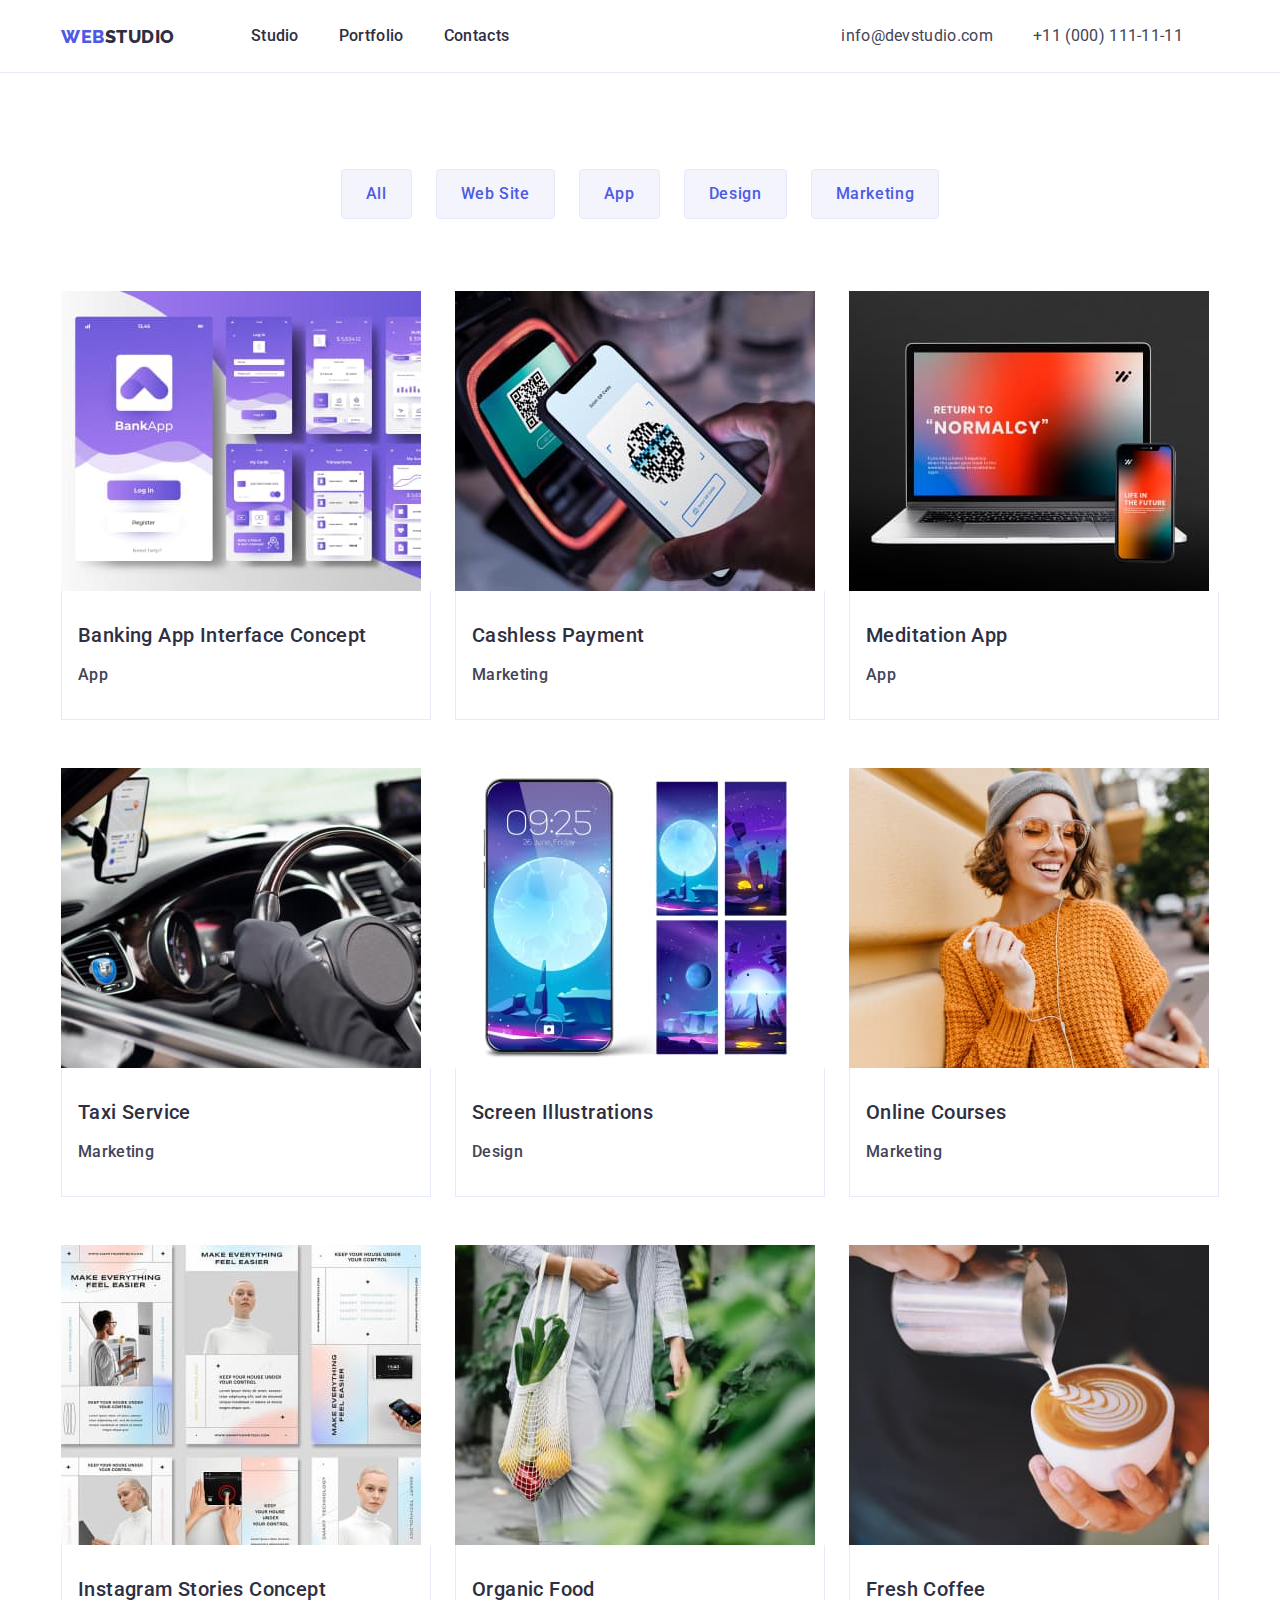
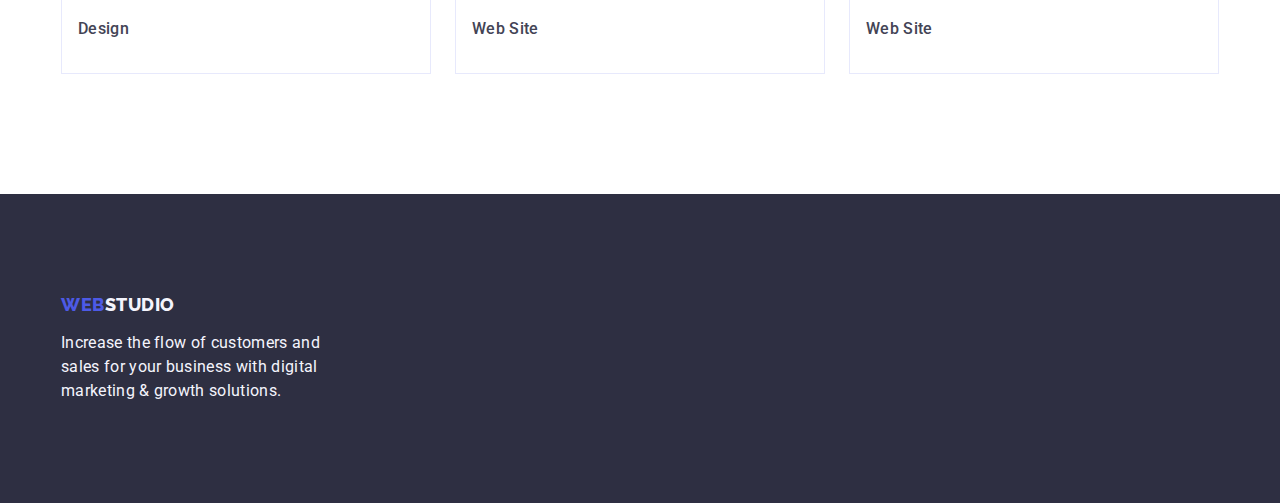
==== portfolio.html @ 7fc9702b "Initial commit" ====
<!DOCTYPE html>
<html lang="en">

<head>
  <meta charset="utf-8">
  <meta http-equiv="X-UA-Compatible" content="IE=edge">
  <title>dz2</title>
  <meta name="description" content="">
  <meta name="viewport" content="width=device-width, initial-scale=1">
  <link rel="preconnect" href="https://fonts.googleapis.com">
  <link rel="preconnect" href="https://fonts.gstatic.com" crossorigin>
  <link href="https://fonts.googleapis.com/css2?family=Raleway:wght@900&family=Roboto:wght@400;500;700;900&display=swap"
    rel="stylesheet">
  <link rel="stylesheet" href="https://cdnjs.cloudflare.com/ajax/libs/modern-normalize/2.0.0/modern-normalize.min.css"
    integrity="sha512-4xo8blKMVCiXpTaLzQSLSw3KFOVPWhm/TRtuPVc4WG6kUgjH6J03IBuG7JZPkcWMxJ5huwaBpOpnwYElP/m6wg=="
    crossorigin="anonymous" referrerpolicy="no-referrer" />
  <link rel="stylesheet" href="./css/styles.css">

</head>

<body>
  <header class="header">
    <div class="container flexed-list header-container">
      <nav class="flexed-list">
        <a class="logo logo-header link" href="./index.html">Web<span class="logo-text">Studio</span></a>
        <ul class="menu-list list flexed-list">
          <li class="menu-list-item"><a class="menu-list-link link paragraph" href="./index.html">Studio</a></li>
          <li class="menu-list-item"><a class="menu-list-link link paragraph" href="./portfolio.html">Portfolio</a></li>
          <li class="menu-list-item"><a class="menu-list-link link paragraph" href="">Contacts</a></li>
        </ul>
      </nav>
      <address class="contacts">
        <ul class="list flexed-list">
          <li class="contacts-item">
            <a href="mailto:info@devstudio.com" class="contacts-link link">info@devstudio.com</a>
          </li>
          <li class="contacts-item">
            <a href="tel:+110001111111" class="contacts-link link ">+11 (000) 111-11-11</a>
          </li>
        </ul>
      </address>
    </div>
  </header>
  <main>
    <section class="portfolio">
      <div class="container">
        <h1 class="visually-hidden">test</h1>
        <ul class="filters-list filters list">
          <li class="filters-item"><button type="button" class="filters-button paragraph">All</button></li>
          <li class="filters-item"><button type="button" class="filters-button paragraph">Web Site</button></li>
          <li class="filters-item"><button type="button" class="filters-button paragraph">App</button></li>
          <li class="filters-item"><button type="button" class="filters-button paragraph">Design</button></li>
          <li class="filters-item"><button type="button" class="filters-button paragraph">Marketing</button></li>
        </ul>
        <ul class="cards-list list">
          <li class="cards-item">
            <a href="" class="link">
              <img src="./images/img8.jpg" alt="app interface" width="360" height="300">
              <div class="cards-item-content">

                <h2 class="title-large cards-item-title">Banking App Interface Concept</h2>
                <p class="paragraph">App</p>
              </div>
            </a>
          </li>

          <li class="cards-item">
            <a href="" class="link">
              <img src="./images/img9.jpg" alt="scan qr" width="360" height="300">
              <div class="cards-item-content">
                <h2 class="title-large cards-item-title">Cashless Payment</h2>
                <p class="paragraph">Marketing</p>
              </div>
            </a>
          </li>

          <li class="cards-item">
            <a href="" class="link">
              <img src="./images/img10.jpg" alt="app main page" width="360" height="300">
              <div class="cards-item-content">

                <h2 class="title-large cards-item-title">Meditation App</h2>
                <p class="paragraph">App</p>
              </div>
            </a>
          </li>

          <li class="cards-item">
            <a href="" class="link">
              <img src="./images/img11.jpg" alt="car" width="360" height="300">
              <div class="cards-item-content">

                <h2 class="title-large cards-item-title">Taxi Service</h2>
                <p class="paragraph">Marketing</p>
              </div>
            </a>

          </li>
          <li class="cards-item">
            <a href="" class="link">
              <img src="./images/img12.jpg" alt="screens for phone" width="360" height="300">
              <div class="cards-item-content">

                <h2 class="title-large cards-item-title">Screen Illustrations</h2>
                <p class="paragraph">Design</p>
              </div>
            </a>
          </li>

          <li class="cards-item">
            <a href="" class="link">
              <img src="./images/img13.jpg" alt="girl" width="360" height="300">
              <div class="cards-item-content">

                <h2 class="title-large cards-item-title">Online Courses</h2>
                <p class="paragraph">Marketing</p>
              </div>
            </a>
          </li>

          <li class="cards-item">
            <a href="" class="link">
              <img src="./images/img14.jpg" alt="guide" width="360" height="300">
              <div class="cards-item-content">

                <h2 class="title-large cards-item-title">Instagram Stories Concept</h2>
                <p class="paragraph">Design</p>
              </div>
            </a>
          </li>

          <li class="cards-item">
            <a href="" class="link">
              <img src="./images/img15.jpg" alt="organic food" width="360" height="300">
              <div class="cards-item-content">

                <h2 class="title-large cards-item-title">Organic Food</h2>
                <p class="paragraph">Web Site</p>
              </div>
            </a>
          </li>

          <li class="cards-item">
            <a href="" class="link">
              <img src="./images/img16.jpg" alt="coffee" width="360" height="300">
              <div class="cards-item-content">

                <h2 class="title-large cards-item-title">Fresh Coffee</h2>
                <p class="paragraph">Web Site</p>
              </div>
            </a>
          </li>
        </ul>
      </div>
    </section>
  </main>
  <footer class="footer">
    <div class="container">
      <a class="logo footer-logo link" href="./index.html">Web<span class="footer-logo-text">Studio</span></a>
      <p class="footer-text">Increase the flow of customers and sales for your business with digital marketing & growth
        solutions.</p>
    </div>
  </footer>
</body>

</html>
---- css/styles.css ----
body {
  font-family: "Roboto", sans-serif;
  font-size: 16px;
  line-height: 24px;
  letter-spacing: 0.02rem;
  color: var(--slate);
  background-color: var(--white);
}

* {
  margin: 0;
  padding: 0;
}

:root {
  --slate: #434455;
  --cloud: #F4F4FD;
  --navy-blue: #2E2F42;
  --iris: #4D5AE5;
  --white: #fff;
  --cornflower: #E7E9FC;
  --hover-links: #404bbf;
}

.container {
  width: 100%;
  max-width: 1158px;
  margin: 0 auto;
  padding: 0 15px;
}

.link {
  text-decoration: none;
  font-size: 12px;
  line-height: 24px;
  letter-spacing: 0.04rem;
}

.link:hover,
.link:focus {
  color: var(--hover-links);
}

h2 {
  font-weight: bold;
  font-size: 36px;
}

.title-large {
  font-weight: 500;
  font-size: 20px;
  line-height: 1.2;
  letter-spacing: 0.02em;
  color: var(--navy-blue);
}

.paragraph {
  font-weight: 500;
  font-size: 16px;
  line-height: 1.5;
  letter-spacing: 0.02em;
  color: var(--slate);
}

.logo {
  font-family: "Raleway", sans-serif;
  font-size: 18px;
  font-style: normal;
  font-weight: 800;
  line-height: 1.17;
  letter-spacing: 0.03em;
  text-transform: uppercase;
}

.list {
  list-style: none;
}

.flexed-list {
  display: flex;
  align-items: center;
}

.visually-hidden {
  position: absolute;
  width: 1px;
  height: 1px;
  margin: -1px;
  border: 0;
  padding: 0;
  white-space: nowrap;
  clip-path: inset(100%);
  clip: rect(0 0 0 0);
  overflow: hidden;
}

img {
  display: block;
}

/*----------------header---------------------*/
.header {
  border-bottom: 1px solid var(--cornflower);
}

.header-container {
  align-items: center;
}

.logo-header {
  color: var(--iris);
  margin: 25.5px 76px 25.5px 0;
}

.logo-text {
  color: var(--navy-blue);
}

.menu-list {
  align-items: center;
}

.menu-list-link {
  color: var(--navy-blue);
  padding: 24px 0;
}

.menu-list-item:not(:last-child) {
  margin-right: 40px;
}

.menu-list-item:hover,
.menu-list-item:focus {
  color: var(--hover-links);
}

.contacts {
  margin-left: 332px;
  font-style: normal;
  font-weight: 400;
  letter-spacing: 0.32px;
}

.contacts-item:not(:last-child) {
  margin-right: 40px;
}

.contacts-link {
  color: var(--slate);
  font-size: 16px;
  line-height: 1.5;
  letter-spacing: 0.02em;
}

.contacts-link:hover,
.contacts-link:focus {
  color: var(--hover-links);
}


/* ----------section 1----------- */

.solution {
  background-color: var(--navy-blue);
  padding: 188px 0;
}

.solution-text {
  font-weight: bold;
  font-size: 56px;
  line-height: 1.07;
  text-align: center;
  letter-spacing: 0.02em;
  color: var(--white);
  margin: 0 auto;
  max-width: 496px;
}

.solution-btn {
  background: var(--iris);
  color: var(--white);
  margin: 48px auto 0 auto;
  border: none;
  letter-spacing: 0.04rem;
  border-radius: 4px;
  padding: 16px 32px;
  display: block;
  min-width: 169px;

  font-weight: 500;
  font-family: "Roboto", sans-serif;
  font-size: 16px;
  line-height: 1.5;
  cursor: pointer;
}

.solution-btn:hover,
.solution-btn:focus {
  background-color: var(--hover-links);
}

/*-----------------------section 2 ---------------------*/
.about-us {
  padding: 120px 0px;
}

.about-us-item {
  width: calc((100% - 72px)/4);
}

.about-us-item:not(:last-child) {
  margin-right: 24px;
}

.about-us-title {
  margin-bottom: 8px;
}

/*-------------------------- section 3 ----------------------*/

.we-doing {
  text-align: center;
  padding-bottom: 120px;

}

.we-doing-title {
  margin-bottom: 72px;
  font-size: 36px;
  line-height: 1.11;
  text-align: center;
  letter-spacing: 0.02em;
  text-transform: capitalize;
  color: var(--navy-blue)
}

.we-doing-item {
  width: calc((100%-48px)/3);
}

.we-doing-item:not(:last-child) {
  margin-right: 24px;
}

/*----------------------------- section 4 ---------------*/

.team {
  text-align: center;
  background-color: var(--cloud);
  padding: 120px 0;
}

.team-title {
  margin-bottom: 72px;
  font-size: 36px;
  line-height: 1.11;
  text-align: center;
  letter-spacing: 0.02em;
  text-transform: capitalize;
  color: var(--navy-blue);
}

.team-item {
  background-color: var(--white);
  width: calc((100% - 72px) / 4);
  border-radius: 0 0 4px 4px;
}

.team-item:not(:last-child) {
  margin-right: 24px;
}

.team-item-main {
  padding: 32px 0;
}

.team-item-main-title {
  margin-bottom: 8px;
}

.team-item-main-text {
  color: var(--slate);
  font-size: 16px;
  line-height: 1.5;
  letter-spacing: 0.02em;

}

/* -------------------- footer ---------------------------------*/

.footer {
  background: var(--navy-blue);
  padding: 100px 0;
}

.footer-logo {
  color: var(--iris);
  display: inline-block;
  margin-bottom: 16px;
}

.footer-logo-text {
  color: var(--cloud);
}

.footer-text {
  color: var(--cloud);
  line-height: 1.5;
  letter-spacing: 0.02em;
  width: 264px;
}



/*--------------------------------------------------------------------portfolio-------------------------------------------------------*/
.portfolio{
  padding: 96px 0 120px 0;
}

.filters {
margin-bottom: 72px;
}

.filters-list {
  justify-content: center;
  display: flex;
}

.filters-item:not(:last-child) {
  margin-right: 24px;
}

.filters-button {
  color: var(--iris);
  background-color: var(--cloud);
  border: 1px solid var(--cornflower);
  padding: 12px 24px;
  border-radius: 4px;

  font-family: "Roboto", sans-serif;
  letter-spacing: 0.04em;
  cursor: pointer;
}

.filters-button:focus,
.filters-button:hover {
  background-color: var(--hover-links);
  border: 1px solid transparent;
  color: var(--white);
}


/*---------------------------------cards list -----------------------*/

.cards {
  margin-bottom: 72px;
}

.cards-list {
  display: flex;
  flex-wrap: wrap;
}
.cards-item{
  width: calc((100% - 48px) / 3);
}
.cards-item:not(:nth-last-child(-n + 3)) {
margin-bottom: 48px;
}
.cards-item:not(:nth-child(3n)){
margin-right: 24px;
}

.cards-item-content {
  padding: 32px 16px;
  gap: 8px;
  align-self: stretch;
  display: flex;
  flex-direction: column;
  border: 1px solid var(--cornflower);
  border-top: none;
}
.cards-item-title{
  margin-bottom: 8px;
}
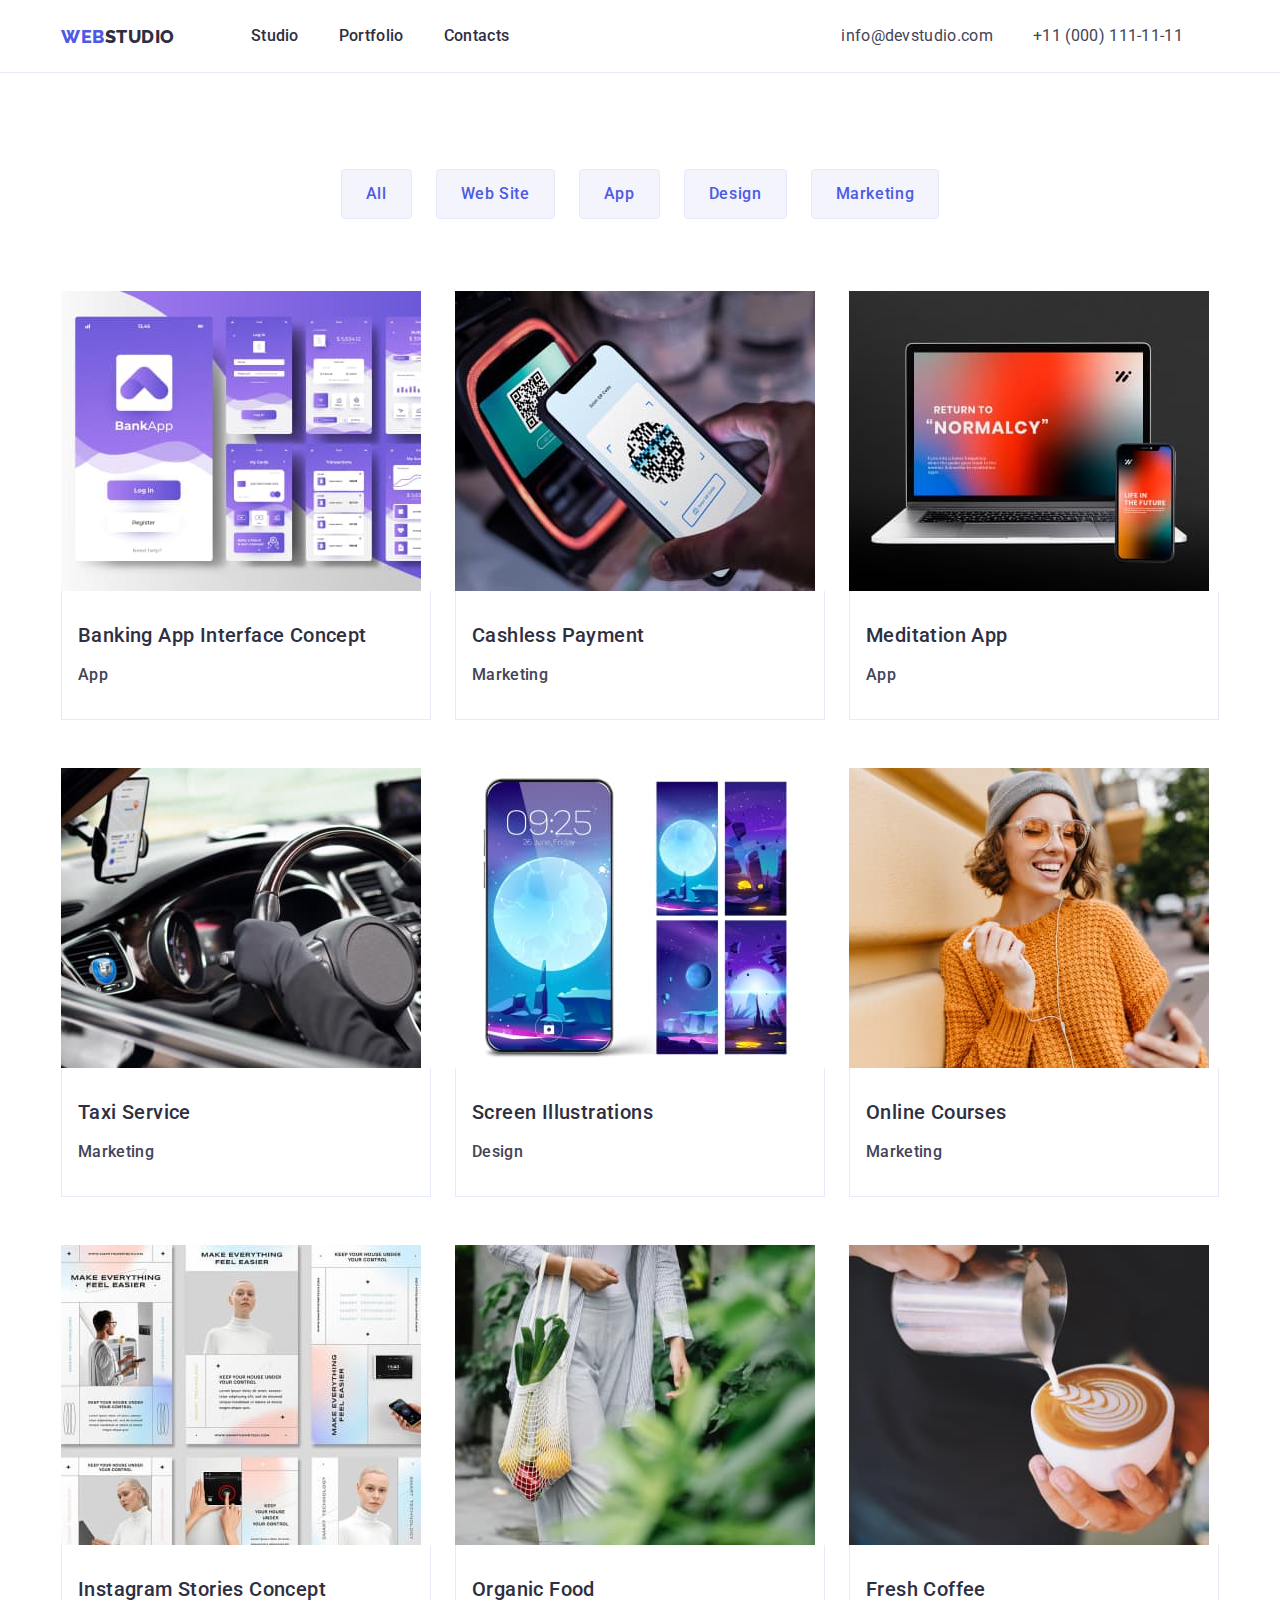
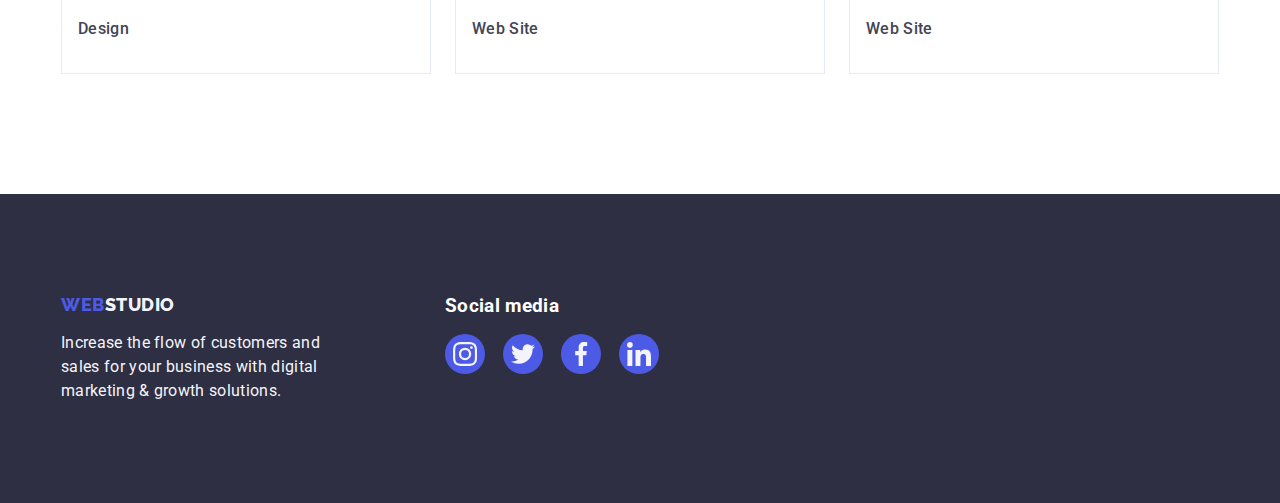
==== commit 2ac62016: "finished" ====
--- a/portfolio.html
+++ b/portfolio.html
@@ -56,8 +56,8 @@
           <li class="cards-item">
             <a href="" class="link">
               <img src="./images/img8.jpg" alt="app interface" width="360" height="300">
-              <div class="cards-item-content">
-
+        
+              <div class="cards-item-content">
                 <h2 class="title-large cards-item-title">Banking App Interface Concept</h2>
                 <p class="paragraph">App</p>
               </div>
@@ -65,89 +65,102 @@
           </li>
 
           <li class="cards-item">
-            <a href="" class="link">
+            <a href="" class="link ">
               <img src="./images/img9.jpg" alt="scan qr" width="360" height="300">
+      
               <div class="cards-item-content">
                 <h2 class="title-large cards-item-title">Cashless Payment</h2>
                 <p class="paragraph">Marketing</p>
               </div>
-            </a>
-          </li>
-
-          <li class="cards-item">
-            <a href="" class="link">
+      
+            </a>
+          </li>
+
+          <li class="cards-item">
+            <a href="" class="link ">
               <img src="./images/img10.jpg" alt="app main page" width="360" height="300">
+        
               <div class="cards-item-content">
 
                 <h2 class="title-large cards-item-title">Meditation App</h2>
                 <p class="paragraph">App</p>
               </div>
-            </a>
-          </li>
-
-          <li class="cards-item">
-            <a href="" class="link">
+              
+            </a>
+          </li>
+
+          <li class="cards-item">
+            <a href="" class="link ">
               <img src="./images/img11.jpg" alt="car" width="360" height="300">
-              <div class="cards-item-content">
-
+         
+              <div class="cards-item-content">
                 <h2 class="title-large cards-item-title">Taxi Service</h2>
                 <p class="paragraph">Marketing</p>
               </div>
-            </a>
-
-          </li>
-          <li class="cards-item">
-            <a href="" class="link">
+             
+            </a>
+
+          </li>
+          <li class="cards-item">
+            <a href="" class="link ">
               <img src="./images/img12.jpg" alt="screens for phone" width="360" height="300">
+             
               <div class="cards-item-content">
 
                 <h2 class="title-large cards-item-title">Screen Illustrations</h2>
                 <p class="paragraph">Design</p>
               </div>
-            </a>
-          </li>
-
-          <li class="cards-item">
-            <a href="" class="link">
+         
+            </a>
+          </li>
+
+          <li class="cards-item">
+            <a href="" class="link ">
               <img src="./images/img13.jpg" alt="girl" width="360" height="300">
+         
               <div class="cards-item-content">
 
                 <h2 class="title-large cards-item-title">Online Courses</h2>
                 <p class="paragraph">Marketing</p>
               </div>
-            </a>
-          </li>
-
-          <li class="cards-item">
-            <a href="" class="link">
+             
+            </a>
+          </li>
+
+          <li class="cards-item">
+            <a href="" class="link ">
               <img src="./images/img14.jpg" alt="guide" width="360" height="300">
+        
               <div class="cards-item-content">
 
                 <h2 class="title-large cards-item-title">Instagram Stories Concept</h2>
                 <p class="paragraph">Design</p>
               </div>
-            </a>
-          </li>
-
-          <li class="cards-item">
-            <a href="" class="link">
+              
+            </a>
+          </li>
+
+          <li class="cards-item">
+            <a href="" class="link ">
               <img src="./images/img15.jpg" alt="organic food" width="360" height="300">
+         
               <div class="cards-item-content">
 
                 <h2 class="title-large cards-item-title">Organic Food</h2>
                 <p class="paragraph">Web Site</p>
               </div>
-            </a>
-          </li>
-
-          <li class="cards-item">
-            <a href="" class="link">
+             
+            </a>
+          </li>
+
+          <li class="cards-item">
+            <a href="" class="link ">
               <img src="./images/img16.jpg" alt="coffee" width="360" height="300">
               <div class="cards-item-content">
-
                 <h2 class="title-large cards-item-title">Fresh Coffee</h2>
                 <p class="paragraph">Web Site</p>
               </div>
+          
             </a>
           </li>
         </ul>
@@ -156,10 +169,45 @@
   </main>
   <footer class="footer">
     <div class="container">
-      <a class="logo footer-logo link" href="./index.html">Web<span class="footer-logo-text">Studio</span></a>
-      <p class="footer-text">Increase the flow of customers and sales for your business with digital marketing & growth
-        solutions.</p>
+      <ul class="flexed-list list">
+        <li class="footer-item"> <a class="logo footer-logo link" href="./index.html">Web<span
+              class="footer-logo-text">Studio</span></a>
+          <p class="footer-text">Increase the flow of customers and sales for your business with digital marketing &
+            growth
+            solutions.</p>
+        </li>
+        <li class="footer-item">
+          <h3 class="large-title footer-title">
+            Social media
+          </h3>
+          <ul class="flexed-list list">
+            <li class="footer-icons">
+              <svg class="footer-icon">
+                <use href="./images/icons.svg#icon-instagram-2"></use>
+              </svg>
+            </li>
+            <li class="footer-icons">
+              <svg class="footer-icon">
+                <use href="./images/icons.svg#icon-twitter-1"></use>
+              </svg>
+            </li>
+            <li class="footer-icons">
+              <svg class="footer-icon">
+                <use href="./images/icons.svg#icon-facebook-1"></use>
+              </svg>
+            </li>
+            <li class="footer-icons">
+              <svg class="footer-icon">
+                <use href="./images/icons.svg#icon-linkedin-1"></use>
+              </svg>
+            </li>
+          </ul>
+        </li>
+      </ul>
+
     </div>
+
+
   </footer>
 </body>
 
--- a/css/styles.css
+++ b/css/styles.css
@@ -14,12 +14,15 @@
 
 :root {
   --slate: #434455;
+  --light-slate: #8e8f99;
   --cloud: #F4F4FD;
   --navy-blue: #2E2F42;
+  --navy-blue-modal: rgba(46, 47, 66, 0.40);
   --iris: #4D5AE5;
   --white: #fff;
   --cornflower: #E7E9FC;
   --hover-links: #404bbf;
+  --diary: #fcfcfc;
 }
 
 .container {
@@ -51,6 +54,16 @@
   font-size: 20px;
   line-height: 1.2;
   letter-spacing: 0.02em;
+  color: var(--navy-blue);
+}
+
+.title-extra-large {
+  margin-bottom: 72px;
+  font-size: 36px;
+  line-height: 1.11;
+  text-align: center;
+  letter-spacing: 0.02em;
+  text-transform: capitalize;
   color: var(--navy-blue);
 }
 
@@ -78,10 +91,9 @@
 
 .flexed-list {
   display: flex;
-  align-items: center;
-}
-
-.visually-hidden {
+}
+
+.visually-hidden{
   position: absolute;
   width: 1px;
   height: 1px;
@@ -125,6 +137,10 @@
   padding: 24px 0;
 }
 
+.menu-list-item {
+  position: relative;
+}
+
 .menu-list-item:not(:last-child) {
   margin-right: 40px;
 }
@@ -132,6 +148,17 @@
 .menu-list-item:hover,
 .menu-list-item:focus {
   color: var(--hover-links);
+}
+
+.menu-list-item:hover::after {
+  display: flex;
+  margin-top: 20px;
+  content: "";
+  position: absolute;
+  width: 100%;
+  border-radius: 2px;
+  height: 4px;
+  background: var(--hover-links);
 }
 
 .contacts {
@@ -156,6 +183,42 @@
 .contacts-link:focus {
   color: var(--hover-links);
 }
+/*--------------------- modal --------------*/
+.modal{
+  background-color: var(--navy-blue-modal);
+  position: fixed;
+  padding-top: 80px;
+  top: 0;
+  left: 0;
+  width: 100%;
+  height: 100%;
+  z-index: 1;
+  scale: 1;
+  transition: scale 0.5s ease;
+}
+
+.modal-container{
+  width: 408px;
+height: 584px; 
+background-color: var(--diary);
+border-radius: 4px; 
+box-shadow: 0px 2px 1px 0px rgba(0, 0, 0, 0.20), 0px 1px 3px 0px rgba(0, 0, 0, 0.12), 0px 1px 1px 0px rgba(0, 0, 0, 0.14);
+margin: 0 auto;
+position: relative;
+
+
+}
+
+.modal-btn{
+  position: absolute;
+  right: 24px;
+  top: 24px;
+}
+
+.is-hidden{
+  scale: 0;
+  transition: scale 0.5s ease;
+}
 
 
 /* ----------section 1----------- */
@@ -163,6 +226,15 @@
 .solution {
   background-color: var(--navy-blue);
   padding: 188px 0;
+  background-image: linear-gradient(rgba(46, 47, 66, 0.7),
+      rgba(46, 47, 66, 0.7)), url(../images/img17.jpg);
+  background-repeat: no-repeat;
+  background-size: contain;
+}
+
+.solution::before {
+  content: "";
+  display: block;
 }
 
 .solution-text {
@@ -206,14 +278,26 @@
 
 .about-us-item {
   width: calc((100% - 72px)/4);
+  display: flex;
+  flex-direction: column;
+  gap: 8px;
+
+}
+
+.about-us-item-svg {
+  text-align: center;
+  background-color: var(--cloud);
+  padding: 24px 100px;
+  border-radius: 4px;
+}
+
+.about-us-icon {
+  width: 64px;
+  height: 64px;
 }
 
 .about-us-item:not(:last-child) {
   margin-right: 24px;
-}
-
-.about-us-title {
-  margin-bottom: 8px;
 }
 
 /*-------------------------- section 3 ----------------------*/
@@ -222,16 +306,6 @@
   text-align: center;
   padding-bottom: 120px;
 
-}
-
-.we-doing-title {
-  margin-bottom: 72px;
-  font-size: 36px;
-  line-height: 1.11;
-  text-align: center;
-  letter-spacing: 0.02em;
-  text-transform: capitalize;
-  color: var(--navy-blue)
 }
 
 .we-doing-item {
@@ -250,20 +324,11 @@
   padding: 120px 0;
 }
 
-.team-title {
-  margin-bottom: 72px;
-  font-size: 36px;
-  line-height: 1.11;
-  text-align: center;
-  letter-spacing: 0.02em;
-  text-transform: capitalize;
-  color: var(--navy-blue);
-}
-
 .team-item {
   background-color: var(--white);
   width: calc((100% - 72px) / 4);
   border-radius: 0 0 4px 4px;
+  box-shadow: 0px 2px 1px 0px rgba(46, 47, 66, 0.08), 0px 1px 1px 0px rgba(46, 47, 66, 0.16), 0px 1px 6px 0px rgba(46, 47, 66, 0.08);
 }
 
 .team-item:not(:last-child) {
@@ -272,10 +337,10 @@
 
 .team-item-main {
   padding: 32px 0;
-}
-
-.team-item-main-title {
-  margin-bottom: 8px;
+  display: flex;
+  flex-direction: column;
+  gap: 8px;
+  align-items: center;
 }
 
 .team-item-main-text {
@@ -283,7 +348,55 @@
   font-size: 16px;
   line-height: 1.5;
   letter-spacing: 0.02em;
-
+}
+
+.team-item-list {
+  display: flex;
+}
+
+.team-icons:not(:last-child) {
+  margin-right: 24px;
+}
+
+.team-icons {
+  fill: var(--white);
+  ;
+  background-color: var(--iris);
+  width: 40px;
+  height: 40px;
+  border-radius: 50%;
+  position: relative;
+}
+
+.team-icon {
+  width: 16px;
+  height: 16px;
+  position: absolute;
+  top: 50%;
+  left: 50%;
+  transform: translate(-50%, -50%);
+}
+
+/*---------------------section 5 --------------------*/
+
+.customers {
+  padding: 120px 0;
+}
+
+.customers-item {
+  border: 1px solid var(--light-slate);
+  border-radius: 4px;
+}
+
+.customers-item:not(:last-child) {
+  margin-right: 24px;
+}
+
+.customers-icon {
+  width: 104px;
+  height: 56px;
+  margin: 16px 32px;
+  display: block;
 }
 
 /* -------------------- footer ---------------------------------*/
@@ -291,6 +404,10 @@
 .footer {
   background: var(--navy-blue);
   padding: 100px 0;
+}
+
+.footer-item:not(:last-child) {
+  margin-right: 120px;
 }
 
 .footer-logo {
@@ -310,15 +427,35 @@
   width: 264px;
 }
 
+.footer-title {
+  margin-bottom: 16px;
+  color: var(--white)
+}
+
+.footer-icons {
+  border-radius: 50%;
+  background-color: var(--iris);
+}
+
+.footer-icons:not(:last-child) {
+  margin-right: 18px;
+}
+
+.footer-icon {
+  width: 24px;
+  height: 24px;
+  margin: 8px;
+  display: block;
+}
 
 
 /*--------------------------------------------------------------------portfolio-------------------------------------------------------*/
-.portfolio{
+.portfolio {
   padding: 96px 0 120px 0;
 }
 
 .filters {
-margin-bottom: 72px;
+  margin-bottom: 72px;
 }
 
 .filters-list {
@@ -360,16 +497,42 @@
   display: flex;
   flex-wrap: wrap;
 }
-.cards-item{
+
+.cards-item {
   width: calc((100% - 48px) / 3);
-}
+  position: relative;
+  overflow: hidden;
+
+}
+
+.cards-item:hover{
+box-shadow: 0px 2px 1px 0px rgba(46, 47, 66, 0.08), 0px 1px 1px 0px rgba(46, 47, 66, 0.16), 0px 1px 6px 0px rgba(46, 47, 66, 0.08);
+}
+
 .cards-item:not(:nth-last-child(-n + 3)) {
-margin-bottom: 48px;
-}
-.cards-item:not(:nth-child(3n)){
-margin-right: 24px;
-}
-
+  margin-bottom: 48px;
+}
+
+.cards-item:not(:nth-child(3n)) {
+  margin-right: 24px;
+}
+
+.cards-item-content::before {
+  position: absolute;
+  bottom: 30%;
+  left: 0;
+  width: 100%;
+  height: 0;
+  background-color: #3f51b5;
+  content: "";
+  transition: height 0.25s ease-in-out;
+  z-index: 1;
+}
+
+.cards-item:hover .cards-item-content::before {
+  height: 300px;
+  z-index: 2;
+}
 .cards-item-content {
   padding: 32px 16px;
   gap: 8px;
@@ -378,7 +541,10 @@
   flex-direction: column;
   border: 1px solid var(--cornflower);
   border-top: none;
-}
-.cards-item-title{
+  z-index: 3;
+  overflow: hidden;
+}
+
+.cards-item-title {
   margin-bottom: 8px;
-}+}
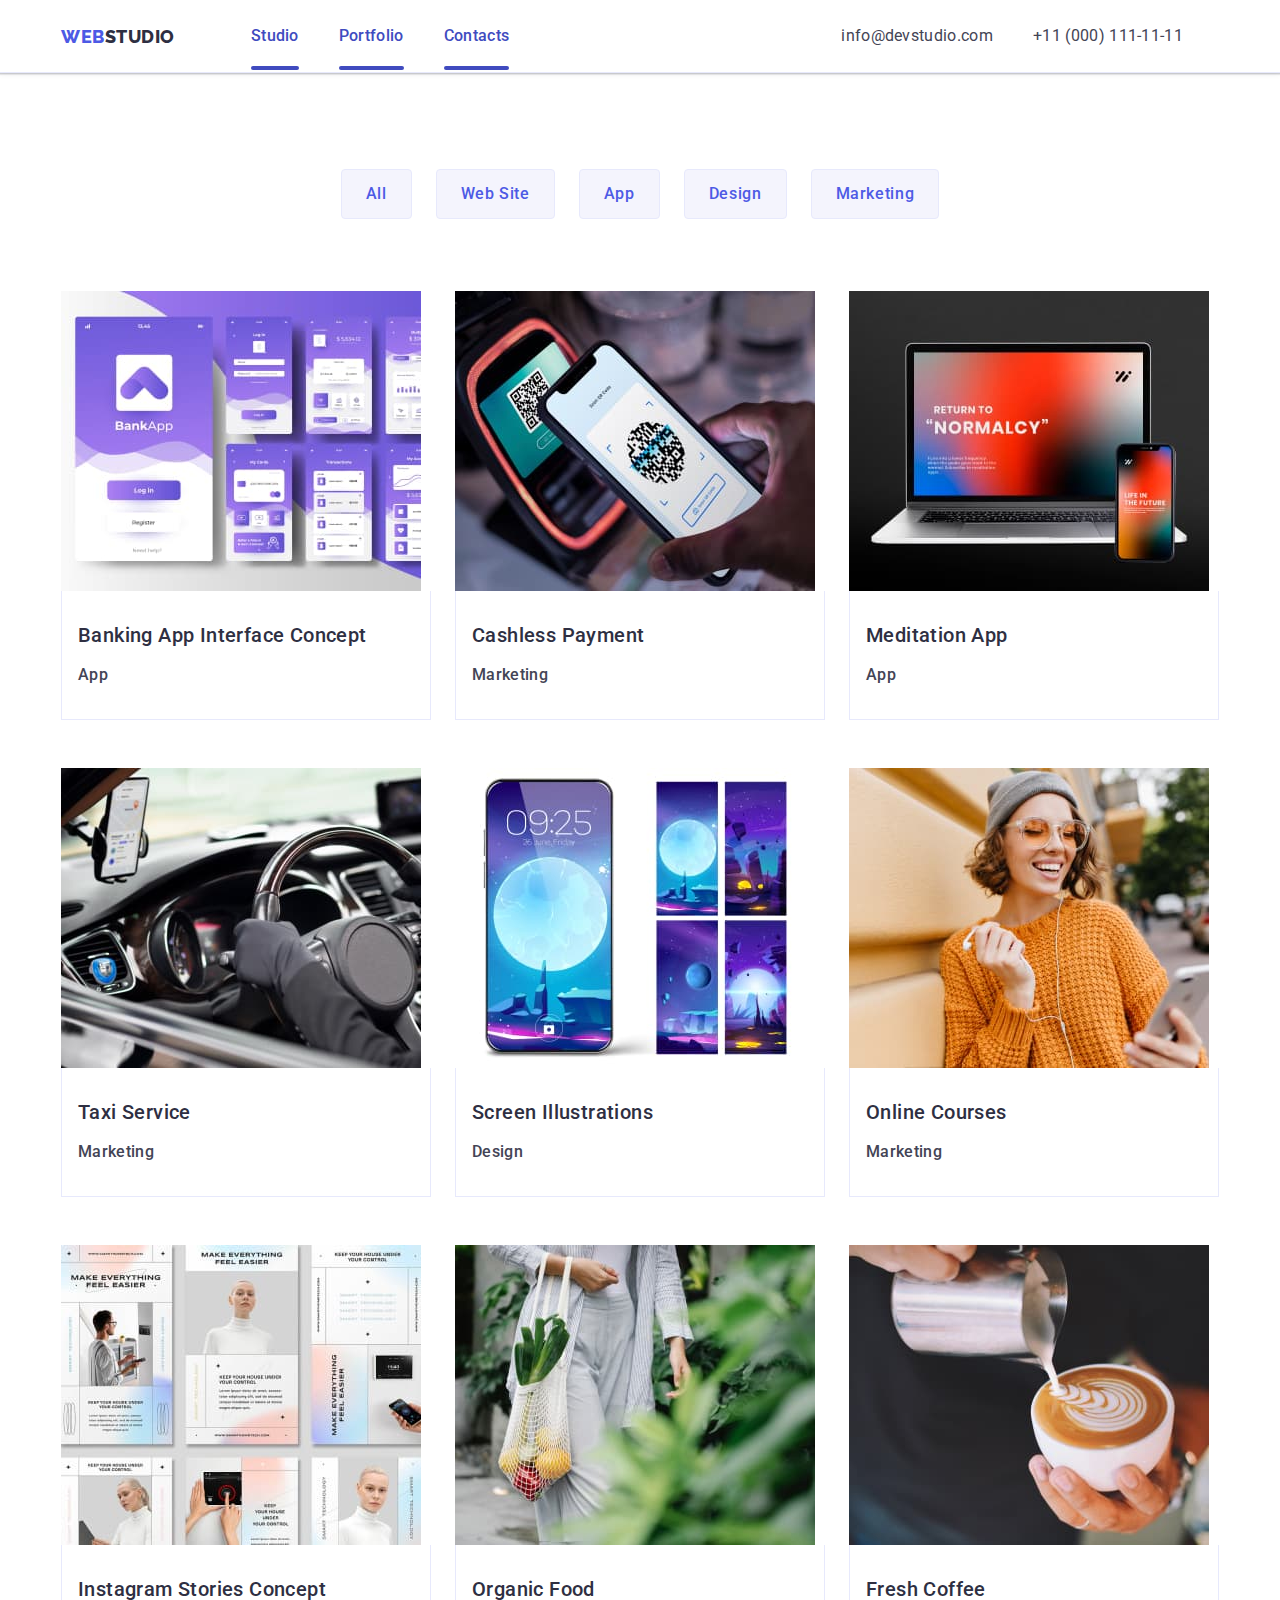
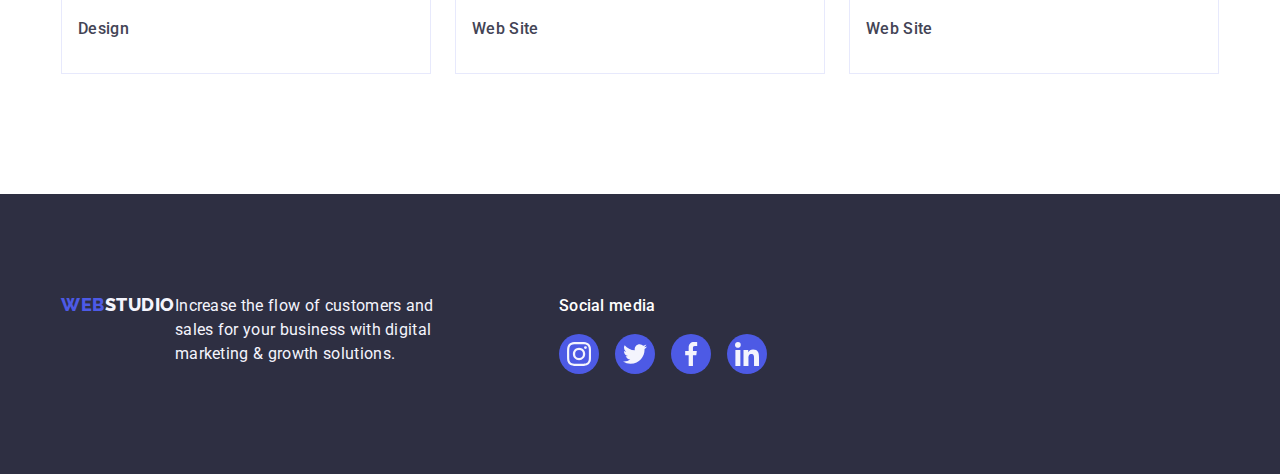
==== commit 4c69b154: "test" ====
--- a/portfolio.html
+++ b/portfolio.html
@@ -168,46 +168,53 @@
     </section>
   </main>
   <footer class="footer">
-    <div class="container">
-      <ul class="flexed-list list">
-        <li class="footer-item"> <a class="logo footer-logo link" href="./index.html">Web<span
-              class="footer-logo-text">Studio</span></a>
-          <p class="footer-text">Increase the flow of customers and sales for your business with digital marketing &
-            growth
-            solutions.</p>
-        </li>
-        <li class="footer-item">
-          <h3 class="large-title footer-title">
-            Social media
-          </h3>
-          <ul class="flexed-list list">
-            <li class="footer-icons">
-              <svg class="footer-icon">
+    <div class="container footer-container">
+      <div class="flexed-list list footer-item">
+        <a class="logo footer-logo link" href="./index.html">Web<span class="footer-logo-text">Studio</span></a>
+        <p class="footer-text">Increase the flow of customers and sales for your business with digital marketing &
+          growth
+          solutions.</p>
+      </div>
+      <div class="footer-item">
+        <p class="paragraph footer-title">
+          Social media
+        </p>
+        <ul class="flexed-list list footer-list">
+          <li class="footer-icons">
+            <a href="" class="footer-links">
+
+              <svg class="footer-icon" width="24" height="24">
                 <use href="./images/icons.svg#icon-instagram-2"></use>
               </svg>
-            </li>
-            <li class="footer-icons">
-              <svg class="footer-icon">
+            </a>
+          </li>
+          <li class="footer-icons">
+            <a href="" class="footer-links">
+
+              <svg class="footer-icon" width="24" height="24">
                 <use href="./images/icons.svg#icon-twitter-1"></use>
               </svg>
-            </li>
-            <li class="footer-icons">
-              <svg class="footer-icon">
+            </a>
+          </li>
+          <li class="footer-icons">
+            <a href="" class="footer-links">
+
+              <svg class="footer-icon" width="24" height="24">
                 <use href="./images/icons.svg#icon-facebook-1"></use>
               </svg>
-            </li>
-            <li class="footer-icons">
-              <svg class="footer-icon">
+            </a>
+          </li>
+          <li class="footer-icons">
+            <a href="" class="footer-links">
+
+              <svg class="footer-icon" width="24" height="24">
                 <use href="./images/icons.svg#icon-linkedin-1"></use>
               </svg>
-            </li>
-          </ul>
-        </li>
-      </ul>
-
+            </a>
+          </li>
+        </ul>
+      </div>
     </div>
-
-
   </footer>
 </body>
 
--- a/css/styles.css
+++ b/css/styles.css
@@ -23,6 +23,7 @@
   --cornflower: #E7E9FC;
   --hover-links: #404bbf;
   --diary: #fcfcfc;
+  --light-green: #31d0aa;
 }
 
 .container {
@@ -93,7 +94,7 @@
   display: flex;
 }
 
-.visually-hidden{
+.visually-hidden {
   position: absolute;
   width: 1px;
   height: 1px;
@@ -113,6 +114,7 @@
 /*----------------header---------------------*/
 .header {
   border-bottom: 1px solid var(--cornflower);
+  box-shadow: 0px 2px 1px rgba(46, 47, 66, 0.08), 0px 1px 1px rgba(46, 47, 66, 0.16), 0px 1px 6px rgba(46, 47, 66, 0.08);
 }
 
 .header-container {
@@ -133,12 +135,10 @@
 }
 
 .menu-list-link {
-  color: var(--navy-blue);
   padding: 24px 0;
-}
-
-.menu-list-item {
   position: relative;
+  color: var(--hover-links);
+  transition: color 250ms cubic-bezier(0.4, 0, 0.2, 1);
 }
 
 .menu-list-item:not(:last-child) {
@@ -150,15 +150,16 @@
   color: var(--hover-links);
 }
 
-.menu-list-item:hover::after {
-  display: flex;
-  margin-top: 20px;
+.menu-list-link::after {
+  display: flex;
   content: "";
   position: absolute;
   width: 100%;
   border-radius: 2px;
   height: 4px;
   background: var(--hover-links);
+  left: 0;
+  bottom: -1px;
 }
 
 .contacts {
@@ -177,14 +178,16 @@
   font-size: 16px;
   line-height: 1.5;
   letter-spacing: 0.02em;
+  transition: color 250ms cubic-bezier(0.4, 0, 0.2, 1);
 }
 
 .contacts-link:hover,
 .contacts-link:focus {
   color: var(--hover-links);
 }
+
 /*--------------------- modal --------------*/
-.modal{
+.modal {
   background-color: var(--navy-blue-modal);
   position: fixed;
   padding-top: 80px;
@@ -197,25 +200,25 @@
   transition: scale 0.5s ease;
 }
 
-.modal-container{
+.modal-container {
   width: 408px;
-height: 584px; 
-background-color: var(--diary);
-border-radius: 4px; 
-box-shadow: 0px 2px 1px 0px rgba(0, 0, 0, 0.20), 0px 1px 3px 0px rgba(0, 0, 0, 0.12), 0px 1px 1px 0px rgba(0, 0, 0, 0.14);
-margin: 0 auto;
-position: relative;
-
-
-}
-
-.modal-btn{
+  height: 584px;
+  background-color: var(--diary);
+  border-radius: 4px;
+  box-shadow: 0px 2px 1px 0px rgba(0, 0, 0, 0.20), 0px 1px 3px 0px rgba(0, 0, 0, 0.12), 0px 1px 1px 0px rgba(0, 0, 0, 0.14);
+  margin: 0 auto;
+  position: relative;
+
+
+}
+
+.modal-btn {
   position: absolute;
   right: 24px;
   top: 24px;
 }
 
-.is-hidden{
+.is-hidden {
   scale: 0;
   transition: scale 0.5s ease;
 }
@@ -224,12 +227,14 @@
 /* ----------section 1----------- */
 
 .solution {
+  min-width: 1440px;
   background-color: var(--navy-blue);
   padding: 188px 0;
   background-image: linear-gradient(rgba(46, 47, 66, 0.7),
       rgba(46, 47, 66, 0.7)), url(../images/img17.jpg);
   background-repeat: no-repeat;
-  background-size: contain;
+  background-size: cover;
+  background-position: center;
 }
 
 .solution::before {
@@ -264,6 +269,7 @@
   font-size: 16px;
   line-height: 1.5;
   cursor: pointer;
+  transition: background-color 250ms cubic-bezier(0.4, 0, 0.2, 1);
 }
 
 .solution-btn:hover,
@@ -285,15 +291,14 @@
 }
 
 .about-us-item-svg {
-  text-align: center;
   background-color: var(--cloud);
   padding: 24px 100px;
   border-radius: 4px;
-}
-
-.about-us-icon {
-  width: 64px;
-  height: 64px;
+  display: flex;
+  align-items: center;
+  justify-content: center;
+  height: 112px;
+  margin-bottom: 8px;
 }
 
 .about-us-item:not(:last-child) {
@@ -352,29 +357,36 @@
 
 .team-item-list {
   display: flex;
-}
-
-.team-icons:not(:last-child) {
-  margin-right: 24px;
+  justify-content: center;
+  gap: 24px;
 }
 
 .team-icons {
   fill: var(--white);
-  ;
   background-color: var(--iris);
   width: 40px;
   height: 40px;
   border-radius: 50%;
-  position: relative;
+}
+
+.team-icon-link {
+  width: 100%;
+  height: 100%;
+  background-color: var(--iris);
+  border-radius: 50%;
+  display: flex;
+  align-items: center;
+  justify-content: center;
+  transition: background-color 250ms cubic-bezier(0.4, 0, 0.2, 1);
+}
+
+.team-icon-link:hover,
+.team-icon-link:focus {
+  background-color: var(--hover-links);
 }
 
 .team-icon {
-  width: 16px;
-  height: 16px;
-  position: absolute;
-  top: 50%;
-  left: 50%;
-  transform: translate(-50%, -50%);
+  fill: var(--cloud);
 }
 
 /*---------------------section 5 --------------------*/
@@ -383,20 +395,39 @@
   padding: 120px 0;
 }
 
+.customers-list {
+  gap: 24px;
+}
+
 .customers-item {
+  width: calc((100% - 120px) / 6);
+  height: 88px;
+}
+
+.customers-link {
+  width: 100%;
+  height: 100%;
   border: 1px solid var(--light-slate);
   border-radius: 4px;
-}
-
-.customers-item:not(:last-child) {
-  margin-right: 24px;
-}
+  display: flex;
+  align-items: center;
+  justify-content: center;
+  color: var(--light-slate);
+  transform: border-color 250ms cubic-bezier(0.4, 0, 0.2, 1);
+
+}
+
+.customers-link:hover,
+.customers-link:focus {
+  border-color: var(--hover-links);
+  color: var(--hover-links);
+}
+
 
 .customers-icon {
-  width: 104px;
-  height: 56px;
   margin: 16px 32px;
   display: block;
+  fill: currentColor;
 }
 
 /* -------------------- footer ---------------------------------*/
@@ -404,6 +435,11 @@
 .footer {
   background: var(--navy-blue);
   padding: 100px 0;
+}
+
+.footer-container {
+  display: flex;
+  align-items: baseline;
 }
 
 .footer-item:not(:last-child) {
@@ -432,20 +468,33 @@
   color: var(--white)
 }
 
+.footer-list {
+  gap: 16px;
+}
+
 .footer-icons {
+  width: 40px;
+  height: 40px;
+}
+
+.footer-links {
   border-radius: 50%;
+  width: 100%;
+  height: 100%;
   background-color: var(--iris);
-}
-
-.footer-icons:not(:last-child) {
-  margin-right: 18px;
+  display: flex;
+  align-items: center;
+  justify-content: center;
+  transform: background-color 250ms cubic-bezier(0.4, 0, 0.2, 1);
+}
+
+.footer-links:hover,
+.footer-links:focus {
+  background-color: var(--light-green);
 }
 
 .footer-icon {
-  width: 24px;
-  height: 24px;
-  margin: 8px;
-  display: block;
+  fill: var(--cloud)
 }
 
 
@@ -505,8 +554,8 @@
 
 }
 
-.cards-item:hover{
-box-shadow: 0px 2px 1px 0px rgba(46, 47, 66, 0.08), 0px 1px 1px 0px rgba(46, 47, 66, 0.16), 0px 1px 6px 0px rgba(46, 47, 66, 0.08);
+.cards-item:hover {
+  box-shadow: 0px 2px 1px 0px rgba(46, 47, 66, 0.08), 0px 1px 1px 0px rgba(46, 47, 66, 0.16), 0px 1px 6px 0px rgba(46, 47, 66, 0.08);
 }
 
 .cards-item:not(:nth-last-child(-n + 3)) {
@@ -533,6 +582,7 @@
   height: 300px;
   z-index: 2;
 }
+
 .cards-item-content {
   padding: 32px 16px;
   gap: 8px;
@@ -547,4 +597,4 @@
 
 .cards-item-title {
   margin-bottom: 8px;
-}
+}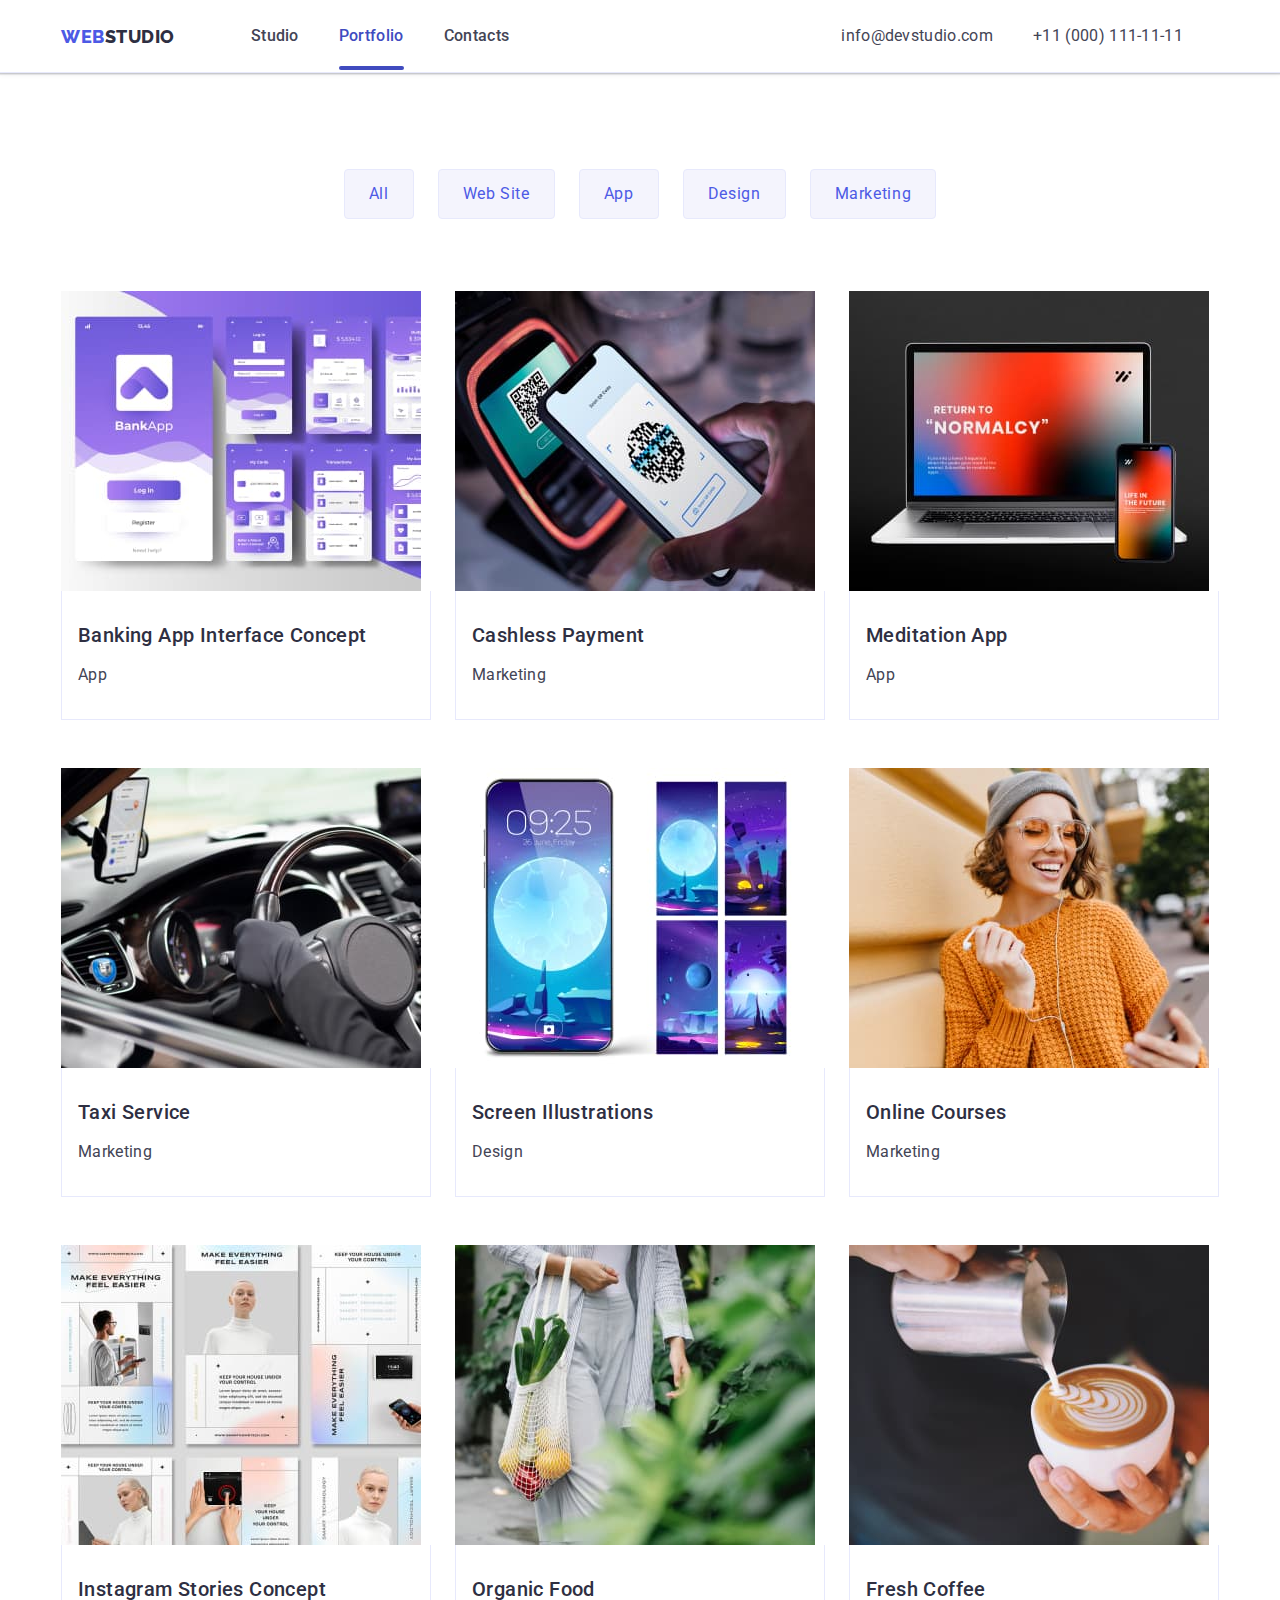
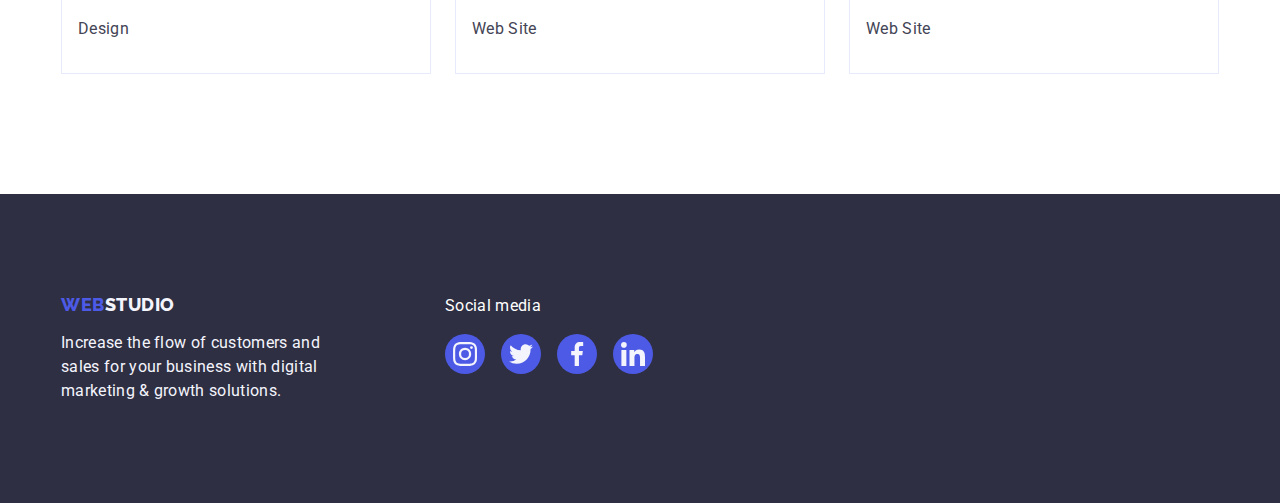
==== commit 0be9f65e: "fix" ====
--- a/portfolio.html
+++ b/portfolio.html
@@ -24,9 +24,9 @@
       <nav class="flexed-list">
         <a class="logo logo-header link" href="./index.html">Web<span class="logo-text">Studio</span></a>
         <ul class="menu-list list flexed-list">
-          <li class="menu-list-item"><a class="menu-list-link link paragraph" href="./index.html">Studio</a></li>
-          <li class="menu-list-item"><a class="menu-list-link link paragraph" href="./portfolio.html">Portfolio</a></li>
-          <li class="menu-list-item"><a class="menu-list-link link paragraph" href="">Contacts</a></li>
+          <li class="menu-list-item"><a class="menu-list-link link " href="./index.html">Studio</a></li>
+          <li class="menu-list-item"><a class="menu-list-link link lower" href="./portfolio.html">Portfolio</a></li>
+          <li class="menu-list-item"><a class="menu-list-link link " href="">Contacts</a></li>
         </ul>
       </nav>
       <address class="contacts">
@@ -54,9 +54,13 @@
         </ul>
         <ul class="cards-list list">
           <li class="cards-item">
-            <a href="" class="link">
+            <a href="" class="link cards-link">
+              <div class="cards-image-block">
               <img src="./images/img8.jpg" alt="app interface" width="360" height="300">
-        
+            <p class="paragraph cards-image-paragraph">
+               14 Stylish and User-Friendly App Design Concepts · Task Manager App · Calorie Tracker App · Exotic Fruit Ecommerce App · Cloud Storage App
+            </p>  
+            </div>
               <div class="cards-item-content">
                 <h2 class="title-large cards-item-title">Banking App Interface Concept</h2>
                 <p class="paragraph">App</p>
@@ -65,111 +69,158 @@
           </li>
 
           <li class="cards-item">
-            <a href="" class="link ">
-              <img src="./images/img9.jpg" alt="scan qr" width="360" height="300">
-      
+            <a href="" class="link  cards-link">
+              <div class="cards-image-block">
+
+                <img src="./images/img9.jpg" alt="scan qr" width="360" height="300">
+                <p class="paragraph cards-image-paragraph">14 Stylish and User-Friendly App Design Concepts · Task
+                  Manager App · Calorie Tracker App · Exotic Fruit Ecommerce App · Cloud Storage App</p>
+              </div>
+
               <div class="cards-item-content">
                 <h2 class="title-large cards-item-title">Cashless Payment</h2>
                 <p class="paragraph">Marketing</p>
               </div>
-      
-            </a>
-          </li>
-
-          <li class="cards-item">
-            <a href="" class="link ">
+
+            </a>
+          </li>
+
+          <li class="cards-item">
+            <a href="" class="link cards-link ">
+              <div class="cards-image-block">
+
+
               <img src="./images/img10.jpg" alt="app main page" width="360" height="300">
-        
+            <p class="paragraph cards-image-paragraph">
+               14 Stylish and User-Friendly App Design Concepts · Task Manager App · Calorie Tracker App · Exotic Fruit Ecommerce App · Cloud Storage App
+            </p>  
+            </div>
               <div class="cards-item-content">
 
                 <h2 class="title-large cards-item-title">Meditation App</h2>
                 <p class="paragraph">App</p>
               </div>
-              
-            </a>
-          </li>
-
-          <li class="cards-item">
-            <a href="" class="link ">
+
+            </a>
+          </li>
+
+          <li class="cards-item">
+            <a href="" class="link  cards-link">
+              <div class="cards-image-block">
+
+
               <img src="./images/img11.jpg" alt="car" width="360" height="300">
-         
+            <p class="paragraph cards-image-paragraph">
+               14 Stylish and User-Friendly App Design Concepts · Task Manager App · Calorie Tracker App · Exotic Fruit Ecommerce App · Cloud Storage App
+            </p>  
+            </div>
               <div class="cards-item-content">
                 <h2 class="title-large cards-item-title">Taxi Service</h2>
                 <p class="paragraph">Marketing</p>
               </div>
-             
-            </a>
-
-          </li>
-          <li class="cards-item">
-            <a href="" class="link ">
+
+            </a>
+
+          </li>
+          <li class="cards-item">
+            <a href="" class="link cards-link ">
+              <div class="cards-image-block">
+
+
               <img src="./images/img12.jpg" alt="screens for phone" width="360" height="300">
-             
+            <p class="paragraph cards-image-paragraph">
+               14 Stylish and User-Friendly App Design Concepts · Task Manager App · Calorie Tracker App · Exotic Fruit Ecommerce App · Cloud Storage App
+            </p>  
+            </div>
               <div class="cards-item-content">
 
                 <h2 class="title-large cards-item-title">Screen Illustrations</h2>
                 <p class="paragraph">Design</p>
               </div>
-         
-            </a>
-          </li>
-
-          <li class="cards-item">
-            <a href="" class="link ">
+
+            </a>
+          </li>
+
+          <li class="cards-item">
+            <a href="" class="link  cards-link">
+              <div class="cards-image-block">
+
+
               <img src="./images/img13.jpg" alt="girl" width="360" height="300">
-         
+            <p class="paragraph cards-image-paragraph">
+               14 Stylish and User-Friendly App Design Concepts · Task Manager App · Calorie Tracker App · Exotic Fruit Ecommerce App · Cloud Storage App
+            </p>  
+            </div>
               <div class="cards-item-content">
 
                 <h2 class="title-large cards-item-title">Online Courses</h2>
                 <p class="paragraph">Marketing</p>
               </div>
-             
-            </a>
-          </li>
-
-          <li class="cards-item">
-            <a href="" class="link ">
+
+            </a>
+          </li>
+
+          <li class="cards-item">
+            <a href="" class="link  cards-link">
+              <div class="cards-image-block">
+
+
               <img src="./images/img14.jpg" alt="guide" width="360" height="300">
-        
+            <p class="paragraph cards-image-paragraph">
+               14 Stylish and User-Friendly App Design Concepts · Task Manager App · Calorie Tracker App · Exotic Fruit Ecommerce App · Cloud Storage App
+            </p>  
+            </div>
               <div class="cards-item-content">
 
                 <h2 class="title-large cards-item-title">Instagram Stories Concept</h2>
                 <p class="paragraph">Design</p>
               </div>
-              
-            </a>
-          </li>
-
-          <li class="cards-item">
-            <a href="" class="link ">
+
+            </a>
+          </li>
+
+          <li class="cards-item">
+            <a href="" class="link cards-link ">
+              <div class="cards-image-block">
+
+
               <img src="./images/img15.jpg" alt="organic food" width="360" height="300">
-         
+            <p class="paragraph cards-image-paragraph">
+               14 Stylish and User-Friendly App Design Concepts · Task Manager App · Calorie Tracker App · Exotic Fruit Ecommerce App · Cloud Storage App
+            </p>  
+            </div>
               <div class="cards-item-content">
 
                 <h2 class="title-large cards-item-title">Organic Food</h2>
                 <p class="paragraph">Web Site</p>
               </div>
-             
-            </a>
-          </li>
-
-          <li class="cards-item">
-            <a href="" class="link ">
+
+            </a>
+          </li>
+
+          <li class="cards-item">
+            <a href="" class="link  cards-link">
+              <div class="cards-image-block">
+
+
               <img src="./images/img16.jpg" alt="coffee" width="360" height="300">
-              <div class="cards-item-content">
+            <p class="paragraph cards-image-paragraph">
+               14 Stylish and User-Friendly App Design Concepts · Task Manager App · Calorie Tracker App · Exotic Fruit Ecommerce App · Cloud Storage App
+            </p>  
+            </div>              <div class="cards-item-content">
                 <h2 class="title-large cards-item-title">Fresh Coffee</h2>
                 <p class="paragraph">Web Site</p>
               </div>
-          
+
             </a>
           </li>
         </ul>
       </div>
     </section>
   </main>
-  <footer class="footer">
+    <footer class="footer">
     <div class="container footer-container">
-      <div class="flexed-list list footer-item">
+      <div class="footer-item">
         <a class="logo footer-logo link" href="./index.html">Web<span class="footer-logo-text">Studio</span></a>
         <p class="footer-text">Increase the flow of customers and sales for your business with digital marketing &
           growth
--- a/css/styles.css
+++ b/css/styles.css
@@ -69,7 +69,7 @@
 }
 
 .paragraph {
-  font-weight: 500;
+  font-weight: 400;
   font-size: 16px;
   line-height: 1.5;
   letter-spacing: 0.02em;
@@ -137,8 +137,14 @@
 .menu-list-link {
   padding: 24px 0;
   position: relative;
-  color: var(--hover-links);
+  color: var(--slate);
   transition: color 250ms cubic-bezier(0.4, 0, 0.2, 1);
+  font-family: Roboto;
+font-size: 16px;
+font-style: normal;
+font-weight: 500;
+line-height: 24px; /* 150% */
+letter-spacing: 0.32px; 
 }
 
 .menu-list-item:not(:last-child) {
@@ -150,7 +156,10 @@
   color: var(--hover-links);
 }
 
-.menu-list-link::after {
+.lower{
+  color:var(--hover-links);
+}
+.lower::after {
   display: flex;
   content: "";
   position: absolute;
@@ -185,6 +194,280 @@
 .contacts-link:focus {
   color: var(--hover-links);
 }
+
+/* ----------section 1----------- */
+
+.solution {
+max-width: 1440px; 
+  background-color: var(--navy-blue);
+  padding: 188px 0;
+  background-image: linear-gradient(rgba(46, 47, 66, 0.7),
+      rgba(46, 47, 66, 0.7)), url(../images/img17.jpg);
+  background-repeat: no-repeat;
+  background-size: cover;
+  background-position: center;
+  margin: 0 auto;
+}
+
+.solution::before {
+  content: "";
+  display: block;
+}
+
+.solution-text {
+  font-weight: bold;
+  font-size: 56px;
+  line-height: 1.07;
+  text-align: center;
+  letter-spacing: 0.02em;
+  color: var(--white);
+  margin: 0 auto;
+  max-width: 496px;
+}
+
+.solution-btn {
+  background: var(--iris);
+  color: var(--white);
+  margin: 48px auto 0 auto;
+  border: none;
+  letter-spacing: 0.04rem;
+  border-radius: 4px;
+  padding: 16px 32px;
+  display: block;
+  min-width: 169px;
+
+  font-weight: 500;
+  font-family: "Roboto", sans-serif;
+  font-size: 16px;
+  line-height: 1.5;
+  cursor: pointer;
+  transition: background-color 250ms cubic-bezier(0.4, 0, 0.2, 1);
+}
+
+.solution-btn:hover,
+.solution-btn:focus {
+  background-color: var(--hover-links);
+}
+
+/*-----------------------section 2 ---------------------*/
+.about-us {
+  padding: 120px 0px;
+}
+
+.about-us-item {
+  width: calc((100% - 72px)/4);
+  display: flex;
+  flex-direction: column;
+  gap: 8px;
+
+}
+
+.about-us-item-svg {
+  background-color: var(--cloud);
+  padding: 24px 100px;
+  border-radius: 4px;
+  display: flex;
+  align-items: center;
+  justify-content: center;
+  height: 112px;
+  margin-bottom: 8px;
+}
+
+.about-us-item:not(:last-child) {
+  margin-right: 24px;
+}
+
+/*-------------------------- section 3 ----------------------*/
+
+.we-doing {
+  text-align: center;
+  padding-bottom: 120px;
+
+}
+
+.we-doing-item {
+  width: calc((100%-48px)/3);
+}
+
+.we-doing-item:not(:last-child) {
+  margin-right: 24px;
+}
+
+/*----------------------------- section 4 ---------------*/
+
+.team {
+  text-align: center;
+  background-color: var(--cloud);
+  padding: 120px 0;
+}
+
+.team-item {
+  background-color: var(--white);
+  width: calc((100% - 72px) / 4);
+  border-radius: 0 0 4px 4px;
+  box-shadow: 0px 2px 1px 0px rgba(46, 47, 66, 0.08), 0px 1px 1px 0px rgba(46, 47, 66, 0.16), 0px 1px 6px 0px rgba(46, 47, 66, 0.08);
+}
+
+.team-item:not(:last-child) {
+  margin-right: 24px;
+}
+
+.team-item-main {
+  padding: 32px 0;
+  display: flex;
+  flex-direction: column;
+  gap: 8px;
+  align-items: center;
+}
+
+.team-item-main-text {
+  color: var(--slate);
+  font-size: 16px;
+  line-height: 1.5;
+  letter-spacing: 0.02em;
+}
+
+.team-item-list {
+  display: flex;
+  justify-content: center;
+  gap: 24px;
+}
+
+.team-icons {
+  fill: var(--white);
+  background-color: var(--iris);
+  width: 40px;
+  height: 40px;
+  border-radius: 50%;
+}
+
+.team-icon-link {
+  width: 100%;
+  height: 100%;
+  background-color: var(--iris);
+  border-radius: 50%;
+  display: flex;
+  align-items: center;
+  justify-content: center;
+  transition: background-color 250ms cubic-bezier(0.4, 0, 0.2, 1);
+}
+
+.team-icon-link:hover,
+.team-icon-link:focus {
+  background-color: var(--hover-links);
+}
+
+.team-icon {
+  fill: var(--cloud);
+}
+
+/*---------------------section 5 --------------------*/
+
+.customers {
+  padding: 120px 0;
+}
+
+.customers-list {
+  gap: 24px;
+}
+
+.customers-item {
+  width: calc((100% - 120px) / 6);
+  height: 88px;
+}
+
+.customers-link {
+  width: 100%;
+  height: 100%;
+  border: 1px solid var(--light-slate);
+  border-radius: 4px;
+  display: flex;
+  align-items: center;
+  justify-content: center;
+  color: var(--light-slate);
+  transition:  border-color 250ms cubic-bezier(0.4, 0, 0.2, 1), color 250ms cubic-bezier(0.4, 0, 0.2, 1);
+
+}
+
+.customers-link:hover,
+.customers-link:focus {
+  border-color: var(--hover-links);
+  color: var(--hover-links);
+}
+
+.customers-icon{
+  margin: 16px 32px;
+  display: block;
+  fill: currentColor;
+}
+
+/* -------------------- footer ---------------------------------*/
+
+.footer {
+  background: var(--navy-blue);
+  padding: 100px 0;
+}
+
+.footer-container {
+  display: flex;
+  align-items: baseline;
+}
+
+.footer-item:not(:last-child) {
+  margin-right: 120px;
+}
+
+.footer-logo {
+  color: var(--iris);
+  display: inline-block;
+  margin-bottom: 16px;
+}
+
+.footer-logo-text {
+  color: var(--cloud);
+}
+
+.footer-text {
+  color: var(--cloud);
+  line-height: 1.5;
+  letter-spacing: 0.02em;
+  width: 264px;
+}
+
+.footer-title {
+  margin-bottom: 16px;
+  color: var(--white)
+}
+
+.footer-list {
+  gap: 16px;
+}
+
+.footer-icons {
+  width: 40px;
+  height: 40px;
+}
+
+.footer-links {
+  border-radius: 50%;
+  width: 100%;
+  height: 100%;
+  background-color: var(--iris);
+  display: flex;
+  align-items: center;
+  justify-content: center;
+  transition: background-color 250ms cubic-bezier(0.4, 0, 0.2, 1);
+}
+
+.footer-links:hover,
+.footer-links:focus {
+  background-color: var(--light-green);
+}
+
+.footer-icon {
+  fill: var(--cloud)
+}
+
 
 /*--------------------- modal --------------*/
 .modal {
@@ -196,18 +479,20 @@
   width: 100%;
   height: 100%;
   z-index: 1;
-  scale: 1;
-  transition: scale 0.5s ease;
+  transition: opacity 250ms cubic-bezier(0.4, 0, 0.2, 1), visibility 250ms cubic-bezier(0.4, 0, 0.2, 1);
 }
 
 .modal-container {
   width: 408px;
-  height: 584px;
+  min-height: 584px;
   background-color: var(--diary);
   border-radius: 4px;
   box-shadow: 0px 2px 1px 0px rgba(0, 0, 0, 0.20), 0px 1px 3px 0px rgba(0, 0, 0, 0.12), 0px 1px 1px 0px rgba(0, 0, 0, 0.14);
-  margin: 0 auto;
-  position: relative;
+top: 50%;
+left: 50%;
+transform: translate(-50%, -50%) scale(1);
+transition: transform 250ms cubic-bezier(0.4, 0, 0.2, 1);
+  position: absolute;
 
 
 }
@@ -216,285 +501,35 @@
   position: absolute;
   right: 24px;
   top: 24px;
+  width: 24px;
+  height: 24px;
+  border-radius: 50%;
+  display: flex;
+  align-items:center;
+  justify-content: center;
+  background-color: var(--cornflower);
+  border: 1px solid rgba(0, 0, 0, 0.1);
+  padding: 0;
+  cursor: pointer;
+  transition: background-color 250ms cubic-bezier(0.4, 0, 0.2, 1), border 250ms cubic-bezier(0.4, 0, 0.2, 1);
+}
+
+.modal-btn:hover,
+.modal-btn:focus{
+  background-color: var(--hover-links);
+  border: none;
+fill:var(--white);
+
+}
+
+.modal-icon{
+transition: fill 250ms cubic-bezier(0.4, 0, 0.2, 1);
 }
 
 .is-hidden {
-  scale: 0;
-  transition: scale 0.5s ease;
-}
-
-
-/* ----------section 1----------- */
-
-.solution {
-  min-width: 1440px;
-  background-color: var(--navy-blue);
-  padding: 188px 0;
-  background-image: linear-gradient(rgba(46, 47, 66, 0.7),
-      rgba(46, 47, 66, 0.7)), url(../images/img17.jpg);
-  background-repeat: no-repeat;
-  background-size: cover;
-  background-position: center;
-}
-
-.solution::before {
-  content: "";
-  display: block;
-}
-
-.solution-text {
-  font-weight: bold;
-  font-size: 56px;
-  line-height: 1.07;
-  text-align: center;
-  letter-spacing: 0.02em;
-  color: var(--white);
-  margin: 0 auto;
-  max-width: 496px;
-}
-
-.solution-btn {
-  background: var(--iris);
-  color: var(--white);
-  margin: 48px auto 0 auto;
-  border: none;
-  letter-spacing: 0.04rem;
-  border-radius: 4px;
-  padding: 16px 32px;
-  display: block;
-  min-width: 169px;
-
-  font-weight: 500;
-  font-family: "Roboto", sans-serif;
-  font-size: 16px;
-  line-height: 1.5;
-  cursor: pointer;
-  transition: background-color 250ms cubic-bezier(0.4, 0, 0.2, 1);
-}
-
-.solution-btn:hover,
-.solution-btn:focus {
-  background-color: var(--hover-links);
-}
-
-/*-----------------------section 2 ---------------------*/
-.about-us {
-  padding: 120px 0px;
-}
-
-.about-us-item {
-  width: calc((100% - 72px)/4);
-  display: flex;
-  flex-direction: column;
-  gap: 8px;
-
-}
-
-.about-us-item-svg {
-  background-color: var(--cloud);
-  padding: 24px 100px;
-  border-radius: 4px;
-  display: flex;
-  align-items: center;
-  justify-content: center;
-  height: 112px;
-  margin-bottom: 8px;
-}
-
-.about-us-item:not(:last-child) {
-  margin-right: 24px;
-}
-
-/*-------------------------- section 3 ----------------------*/
-
-.we-doing {
-  text-align: center;
-  padding-bottom: 120px;
-
-}
-
-.we-doing-item {
-  width: calc((100%-48px)/3);
-}
-
-.we-doing-item:not(:last-child) {
-  margin-right: 24px;
-}
-
-/*----------------------------- section 4 ---------------*/
-
-.team {
-  text-align: center;
-  background-color: var(--cloud);
-  padding: 120px 0;
-}
-
-.team-item {
-  background-color: var(--white);
-  width: calc((100% - 72px) / 4);
-  border-radius: 0 0 4px 4px;
-  box-shadow: 0px 2px 1px 0px rgba(46, 47, 66, 0.08), 0px 1px 1px 0px rgba(46, 47, 66, 0.16), 0px 1px 6px 0px rgba(46, 47, 66, 0.08);
-}
-
-.team-item:not(:last-child) {
-  margin-right: 24px;
-}
-
-.team-item-main {
-  padding: 32px 0;
-  display: flex;
-  flex-direction: column;
-  gap: 8px;
-  align-items: center;
-}
-
-.team-item-main-text {
-  color: var(--slate);
-  font-size: 16px;
-  line-height: 1.5;
-  letter-spacing: 0.02em;
-}
-
-.team-item-list {
-  display: flex;
-  justify-content: center;
-  gap: 24px;
-}
-
-.team-icons {
-  fill: var(--white);
-  background-color: var(--iris);
-  width: 40px;
-  height: 40px;
-  border-radius: 50%;
-}
-
-.team-icon-link {
-  width: 100%;
-  height: 100%;
-  background-color: var(--iris);
-  border-radius: 50%;
-  display: flex;
-  align-items: center;
-  justify-content: center;
-  transition: background-color 250ms cubic-bezier(0.4, 0, 0.2, 1);
-}
-
-.team-icon-link:hover,
-.team-icon-link:focus {
-  background-color: var(--hover-links);
-}
-
-.team-icon {
-  fill: var(--cloud);
-}
-
-/*---------------------section 5 --------------------*/
-
-.customers {
-  padding: 120px 0;
-}
-
-.customers-list {
-  gap: 24px;
-}
-
-.customers-item {
-  width: calc((100% - 120px) / 6);
-  height: 88px;
-}
-
-.customers-link {
-  width: 100%;
-  height: 100%;
-  border: 1px solid var(--light-slate);
-  border-radius: 4px;
-  display: flex;
-  align-items: center;
-  justify-content: center;
-  color: var(--light-slate);
-  transform: border-color 250ms cubic-bezier(0.4, 0, 0.2, 1);
-
-}
-
-.customers-link:hover,
-.customers-link:focus {
-  border-color: var(--hover-links);
-  color: var(--hover-links);
-}
-
-
-.customers-icon {
-  margin: 16px 32px;
-  display: block;
-  fill: currentColor;
-}
-
-/* -------------------- footer ---------------------------------*/
-
-.footer {
-  background: var(--navy-blue);
-  padding: 100px 0;
-}
-
-.footer-container {
-  display: flex;
-  align-items: baseline;
-}
-
-.footer-item:not(:last-child) {
-  margin-right: 120px;
-}
-
-.footer-logo {
-  color: var(--iris);
-  display: inline-block;
-  margin-bottom: 16px;
-}
-
-.footer-logo-text {
-  color: var(--cloud);
-}
-
-.footer-text {
-  color: var(--cloud);
-  line-height: 1.5;
-  letter-spacing: 0.02em;
-  width: 264px;
-}
-
-.footer-title {
-  margin-bottom: 16px;
-  color: var(--white)
-}
-
-.footer-list {
-  gap: 16px;
-}
-
-.footer-icons {
-  width: 40px;
-  height: 40px;
-}
-
-.footer-links {
-  border-radius: 50%;
-  width: 100%;
-  height: 100%;
-  background-color: var(--iris);
-  display: flex;
-  align-items: center;
-  justify-content: center;
-  transform: background-color 250ms cubic-bezier(0.4, 0, 0.2, 1);
-}
-
-.footer-links:hover,
-.footer-links:focus {
-  background-color: var(--light-green);
-}
-
-.footer-icon {
-  fill: var(--cloud)
+  opacity: 0;
+  visibility: hidden;
+  pointer-events: none; 
 }
 
 
@@ -510,6 +545,7 @@
 .filters-list {
   justify-content: center;
   display: flex;
+  transition: color 250ms cubic-bezier(0.4, 0, 0.2, 1), background-color 250ms cubic-bezier(0.4, 0, 0.2, 1), border-color 250ms cubic-bezier(0.4, 0, 0.2, 1), box-shadow 250ms cubic-bezier(0.4, 0, 0.2, 1); 
 }
 
 .filters-item:not(:last-child) {
@@ -522,10 +558,10 @@
   border: 1px solid var(--cornflower);
   padding: 12px 24px;
   border-radius: 4px;
-
   font-family: "Roboto", sans-serif;
   letter-spacing: 0.04em;
   cursor: pointer;
+  transition:  color 250ms cubic-bezier(0.4, 0, 0.2, 1), background-color 250ms cubic-bezier(0.4, 0, 0.2, 1), border-color 250ms cubic-bezier(0.4, 0, 0.2, 1), box-shadow 250ms cubic-bezier(0.4, 0, 0.2, 1);
 }
 
 .filters-button:focus,
@@ -533,6 +569,8 @@
   background-color: var(--hover-links);
   border: 1px solid transparent;
   color: var(--white);
+  box-shadow:  0px 3px 1px rgba(0, 0, 0, 0.1), 0px 2px 1px rgba(0, 0, 0, 0.08), 0px 2px 2px rgba(0, 0, 0, 0.12);
+
 }
 
 
@@ -554,6 +592,39 @@
 
 }
 
+.cards-link{
+  display: block;
+transition: box-shadow 250ms cubic-bezier(0.4, 0, 0.2, 1);
+}
+
+.cards-link:hover .cards-image-paragraph,
+.cards-link:focus .cards-image-paragraph{
+  transform: translateY(0%);
+}
+
+.cards-image-block{
+  position: relative;
+  overflow: hidden;
+}
+
+.cards-image-paragraph{
+  position: absolute;
+  top: 0;
+  color: var(--cloud);
+  padding: 40px 32px;
+  background-color:var(--iris);
+  height: 100%;
+  width: 100%;
+  transform: translateY(100%);
+  transition: transform 250ms cubic-bezier(0.4, 0, 0.2, 1);
+}
+
+.cards-link:hover,
+.cards-link:focus{
+  box-shadow:  0px 1px 6px rgba(46, 47, 66, 0.08), 0px 1px 1px rgba(46, 47, 66, 0.16), 0px 2px 1px rgba(46, 47, 66, 0.08);
+  transform: translateY(0%);
+}
+
 .cards-item:hover {
   box-shadow: 0px 2px 1px 0px rgba(46, 47, 66, 0.08), 0px 1px 1px 0px rgba(46, 47, 66, 0.16), 0px 1px 6px 0px rgba(46, 47, 66, 0.08);
 }
@@ -564,23 +635,6 @@
 
 .cards-item:not(:nth-child(3n)) {
   margin-right: 24px;
-}
-
-.cards-item-content::before {
-  position: absolute;
-  bottom: 30%;
-  left: 0;
-  width: 100%;
-  height: 0;
-  background-color: #3f51b5;
-  content: "";
-  transition: height 0.25s ease-in-out;
-  z-index: 1;
-}
-
-.cards-item:hover .cards-item-content::before {
-  height: 300px;
-  z-index: 2;
 }
 
 .cards-item-content {
